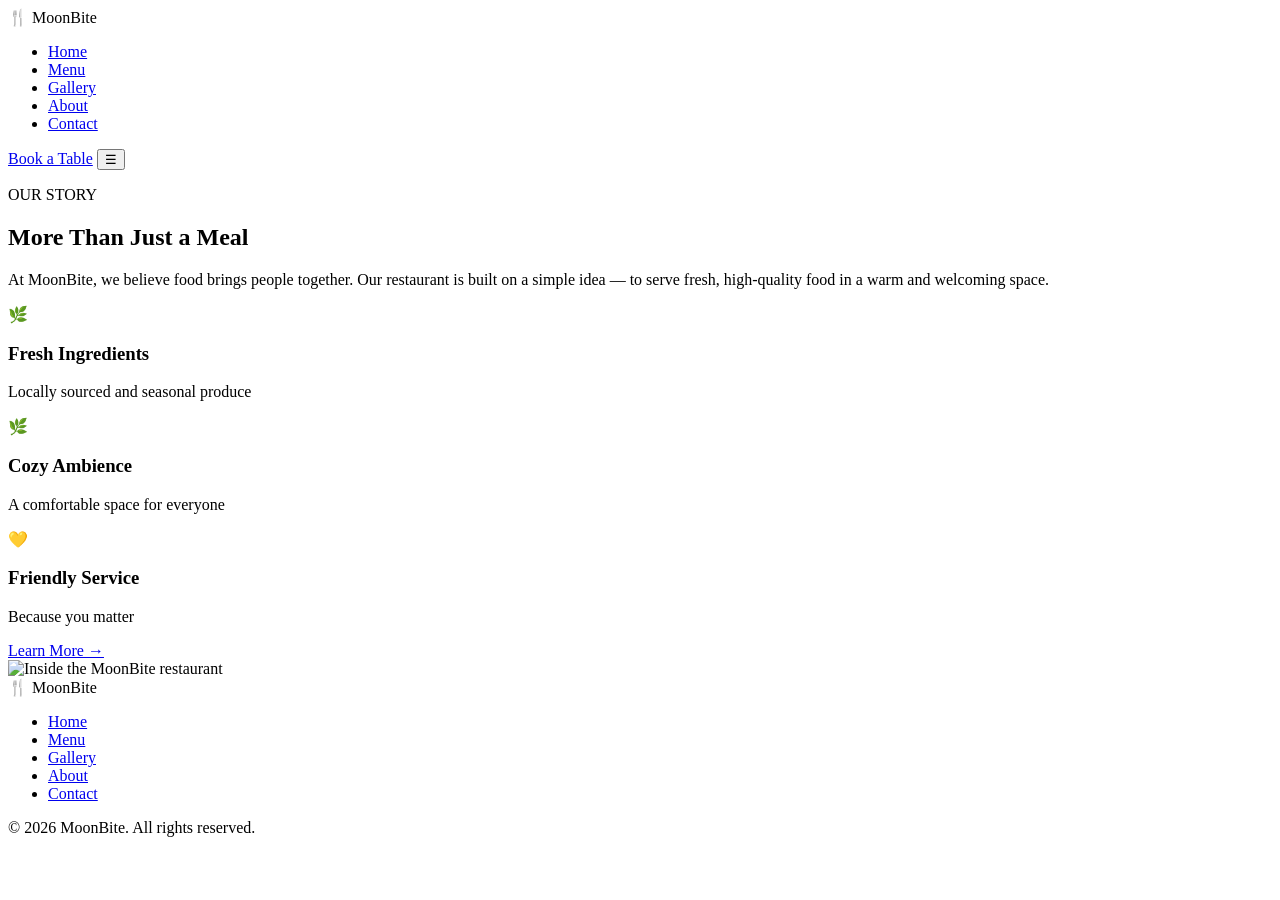
==== about.html @ f3a0dced "added all the required html files for all 5 pages" ====
<!doctype html>
<html lang="en">
  <head>
    <meta charset="UTF-8" />
    <meta name="viewport" content="width=device-width, initial-scale=1.0" />
    <title>MoonBite | About</title>

    <!-- ==================== CSS LINKS (for the CSS team) ====================
         1. css/style.css  -> global styles shared by ALL pages
            (dark theme, fonts, colours, navbar, buttons, footer, responsive/mobile rules)
         2. css/about.css -> styles that belong only to this page
    ======================================================================= -->
    <link rel="stylesheet" href="./css/style.css" />
    <link rel="stylesheet" href="./css/about.css" />

    <!-- ==================== JS LINKS (for the JS team) ====================
         1. js/main.js  -> shared JS (mobile hamburger menu toggle, etc.)
         2. js/about.js -> JS that belongs only to this page
    ===================================================================== -->
    <script src="./js/main.js" defer></script>
    <script src="./js/about.js" defer></script>
  </head>
  <body>
    <!-- ==================== NAVBAR (same on every page) ==================== -->
    <!-- CSS: style as a flex row, logo on left, links centre, button right.
         The "active" class on a link = highlighted/underlined current page. -->
    <header class="navbar">
      <div class="logo">🍴 <span class="logo-text">Moon<span class="logo-accent">Bite</span></span></div>

      <nav>
        <ul class="nav-links">
          <li><a href="./index.html" class="nav-link">Home</a></li>
          <li><a href="./menu.html" class="nav-link">Menu</a></li>
          <li><a href="./gallery.html" class="nav-link">Gallery</a></li>
          <li><a href="./about.html" class="nav-link active">About</a></li>
          <li><a href="./contact.html" class="nav-link">Contact</a></li>
        </ul>
      </nav>

      <a href="./contact.html" class="btn btn--book">Book a Table</a>

      <!-- CSS: hide this hamburger on desktop, show it only on mobile screens (see mobile view in design).
           JS: toggle the nav links open/close when this button is clicked. -->
      <button class="hamburger" id="hamburger">☰</button>
    </header>

    <main>
      <!-- ==================== ABOUT SECTION ==================== -->
      <!-- CSS: two columns - text on the left, tall restaurant image on the right; stack on mobile -->
      <section class="about">
        <div class="about-text">
          <p class="section-label">OUR STORY</p>
          <h1 class="section-title">More Than Just a <span class="logo-accent">Meal</span></h1>
          <p class="about-desc">
            At <span class="logo-accent">MoonBite</span>, we believe food brings people together. Our restaurant is built on a simple idea — to serve fresh, high-quality food in a warm and welcoming space.
          </p>

          <div class="about-point">
            <p class="about-icon">🌿</p>
            <div>
              <h3 class="about-point-title">Fresh Ingredients</h3>
              <p class="about-point-text">Locally sourced and seasonal produce</p>
            </div>
          </div>
          <div class="about-point">
            <p class="about-icon">🌿</p>
            <div>
              <h3 class="about-point-title">Cozy Ambience</h3>
              <p class="about-point-text">A comfortable space for everyone</p>
            </div>
          </div>
          <div class="about-point">
            <p class="about-icon">💛</p>
            <div>
              <h3 class="about-point-title">Friendly Service</h3>
              <p class="about-point-text">Because you matter</p>
            </div>
          </div>

          <a href="./contact.html" class="btn btn--primary">Learn More →</a>
        </div>

        <img src="./images/about-restaurant.jpg" alt="Inside the MoonBite restaurant" class="about-img" />
      </section>
    </main>

    <!-- ==================== FOOTER (same on every page) ==================== -->
    <div class="footer">
      <div class="logo">🍴 <span class="logo-text">Moon<span class="logo-accent">Bite</span></span></div>
      <ul class="footer-links">
        <li><a href="./index.html">Home</a></li>
        <li><a href="./menu.html">Menu</a></li>
        <li><a href="./gallery.html">Gallery</a></li>
        <li><a href="./about.html">About</a></li>
        <li><a href="./contact.html">Contact</a></li>
      </ul>
      <p class="copyright">© 2026 MoonBite. All rights reserved.</p>
    </div>
  </body>
</html>
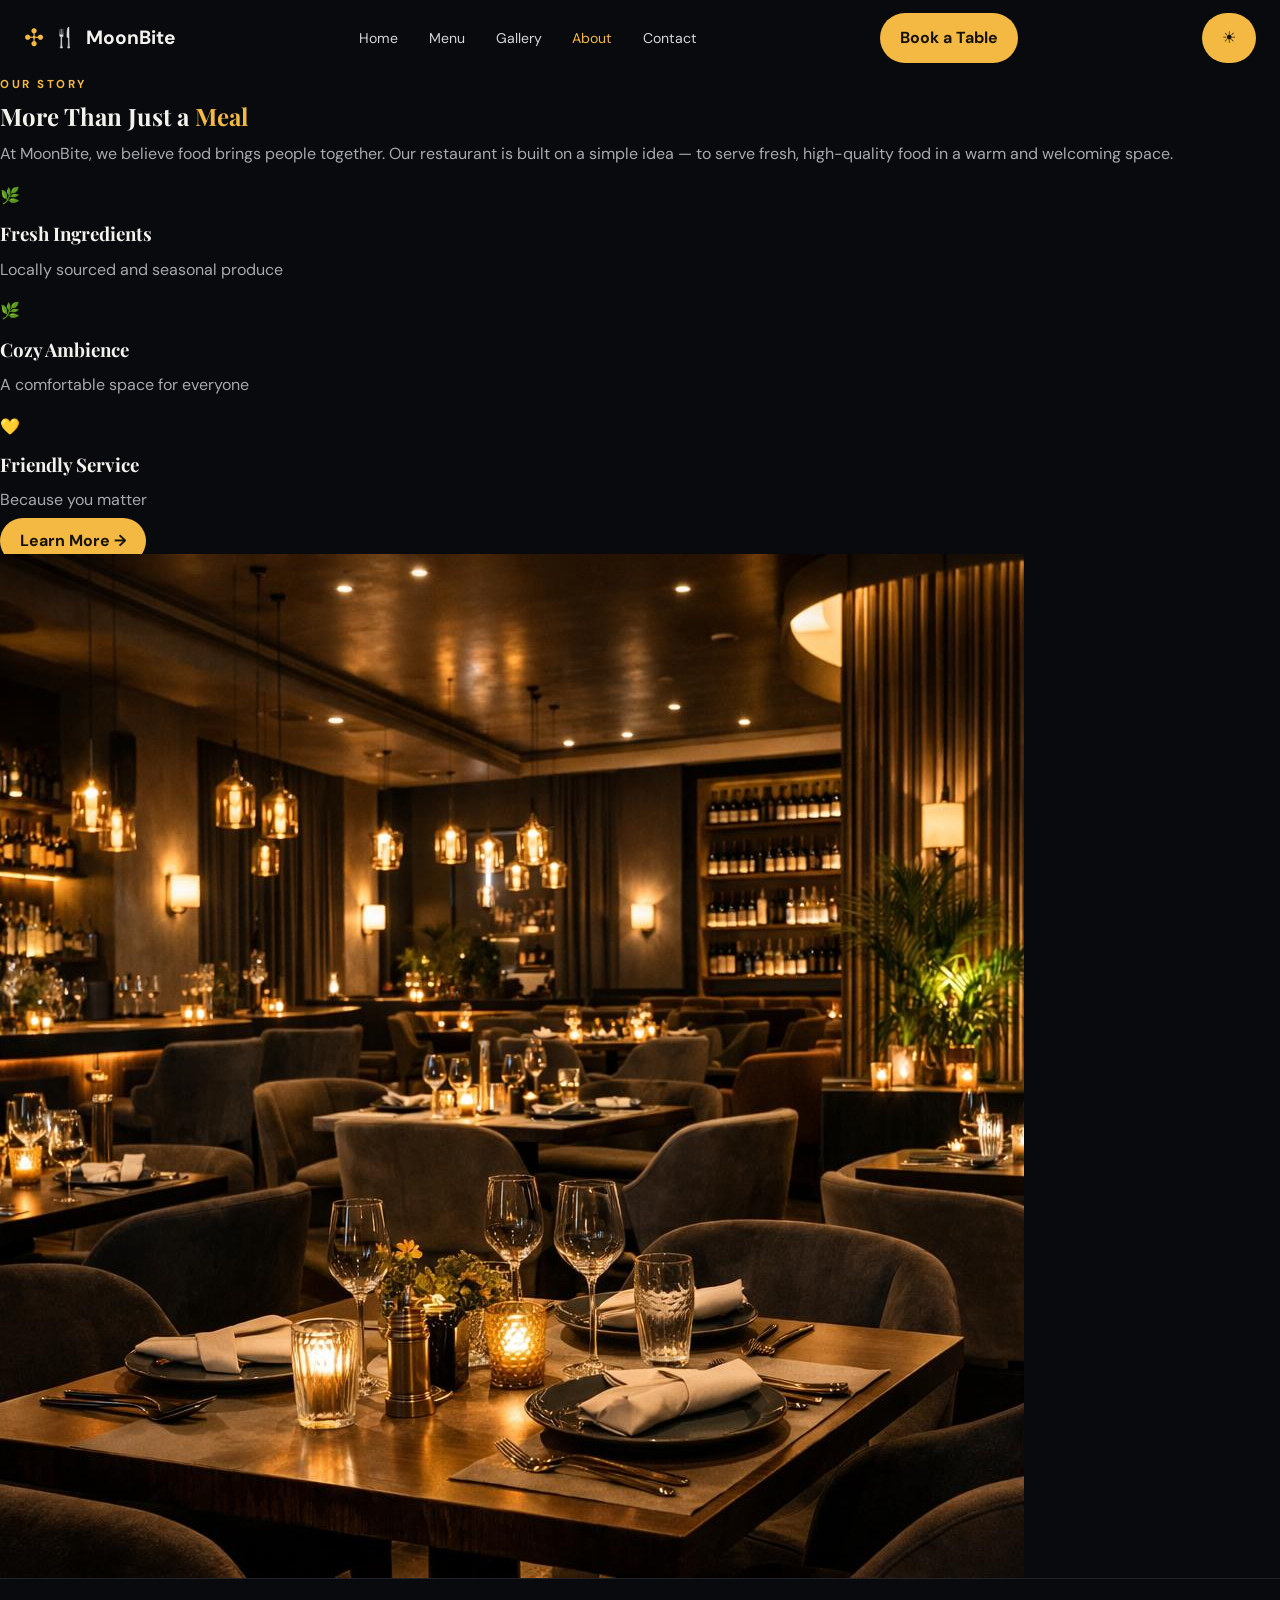
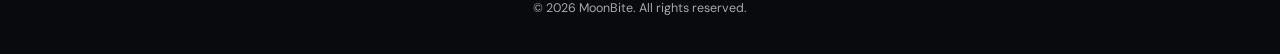
==== commit 6e1b7325: "JavaScript" ====
--- a/about.html
+++ b/about.html
@@ -10,8 +10,9 @@
             (dark theme, fonts, colours, navbar, buttons, footer, responsive/mobile rules)
          2. css/about.css -> styles that belong only to this page
     ======================================================================= -->
-    <link rel="stylesheet" href="./css/style.css" />
-    <link rel="stylesheet" href="./css/about.css" />
+    <link rel="stylesheet" href="./css/moonbite-base.css" />
+    <link rel="stylesheet" href="./css/moonbite-flexbox.css" />
+    <link rel="stylesheet" href="./css/moonbite-about.css" />
 
     <!-- ==================== JS LINKS (for the JS team) ====================
          1. js/main.js  -> shared JS (mobile hamburger menu toggle, etc.)
@@ -38,6 +39,8 @@
       </nav>
 
       <a href="./contact.html" class="btn btn--book">Book a Table</a>
+
+      <button id = "theme" class = "theme-change" aria-label = "Switch to light mode">☀</button>
 
       <!-- CSS: hide this hamburger on desktop, show it only on mobile screens (see mobile view in design).
            JS: toggle the nav links open/close when this button is clicked. -->
@@ -80,21 +83,21 @@
           <a href="./contact.html" class="btn btn--primary">Learn More →</a>
         </div>
 
-        <img src="./images/about-restaurant.jpg" alt="Inside the MoonBite restaurant" class="about-img" />
+        <img src="./images/about-restaurant.png" alt="Inside the MoonBite restaurant" class="about-img" />
       </section>
     </main>
 
     <!-- ==================== FOOTER (same on every page) ==================== -->
-    <div class="footer">
-      <div class="logo">🍴 <span class="logo-text">Moon<span class="logo-accent">Bite</span></span></div>
+    <footer><div class="footer">
+      <!-- <div class="logo">🍴 <span class="logo-text">Moon<span class="logo-accent">Bite</span></span></div>
       <ul class="footer-links">
         <li><a href="./index.html">Home</a></li>
         <li><a href="./menu.html">Menu</a></li>
         <li><a href="./gallery.html">Gallery</a></li>
         <li><a href="./about.html">About</a></li>
         <li><a href="./contact.html">Contact</a></li>
-      </ul>
+      </ul> -->
       <p class="copyright">© 2026 MoonBite. All rights reserved.</p>
-    </div>
+    </div></footer>
   </body>
 </html>
--- a/css/moonbite-base.css
+++ b/css/moonbite-base.css
@@ -0,0 +1,211 @@
+/* Shared MoonBite visual system */
+@import url('https://fonts.googleapis.com/css2?family=DM+Sans:wght@400;500;600;700&family=Playfair+Display:wght@600;700&display=swap');
+
+:root {
+  color-scheme: dark;
+  --mb-bg: #080a0d;
+  --mb-surface: #111419;
+  --mb-surface-2: #191d23;
+  --mb-text: #f4f2ed;
+  --mb-muted: #a6a9ad;
+  --mb-gold: #f4b942;
+  --mb-gold-bright: #ffc94f;
+  --mb-line: rgba(255, 255, 255, .1);
+  --mb-radius: 16px;
+  --mb-shadow: 0 18px 48px rgba(0, 0, 0, .3);
+  font-family: 'DM Sans', Arial, sans-serif;
+  font-synthesis: none;
+  text-rendering: optimizeLegibility;
+}
+
+[data-theme="light"] {
+    color-scheme: light;
+    --mb-bg: #fffaf5;
+    --mb-surface: #ffffff;
+    --mb-surface-2: #f5ede5;
+    --mb-text: #000000;
+    --mb-muted: #333333;
+    --mb-gold: #b87919;
+    --mb-gold-bright: #d4942b;
+    --mb-line: rgba(0, 0, 0, .12);
+}
+
+*,
+*::before,
+*::after {
+  box-sizing: border-box;
+}
+
+html { scroll-behavior: smooth; }
+
+body {
+  margin: 0;
+  min-width: 320px;
+  background: var(--mb-bg);
+  color: var(--mb-text);
+  line-height: 1.6;
+}
+
+img { display: block; max-width: 100%; }
+a { color: inherit; text-decoration: none; }
+button, input, textarea, select { font: inherit; }
+
+button,
+.button,
+.btn {
+  border: 0;
+  border-radius: 999px;
+  padding: .78rem 1.25rem;
+  background: var(--mb-gold);
+  color: #17130a;
+  font-weight: 700;
+  cursor: pointer;
+  transition: transform .2s, background .2s;
+}
+
+button:hover, .button:hover, .btn:hover {
+  transform: translateY(-2px);
+  background: var(--mb-gold-bright);
+}
+
+h1, h2, h3 {
+  margin: 0 0 .7rem;
+  line-height: 1.12;
+  font-family: 'Playfair Display', Georgia, serif;
+}
+
+p { margin: 0 0 1rem; color: var(--mb-muted); }
+
+.container,
+.site-container {
+  width: min(1160px, calc(100% - 48px));
+  margin-inline: auto;
+}
+
+.eyebrow, .section-label {
+  margin: 0 0 .55rem;
+  color: var(--mb-gold);
+  font-size: .72rem;
+  font-weight: 700;
+  letter-spacing: .22em;
+  text-transform: uppercase;
+}
+
+.section-heading { margin-bottom: 2rem; text-align: center; }
+.section-heading h1, .section-heading h2 { font-size: clamp(2rem, 4vw, 3rem); }
+.section-heading h1 span, .section-heading h2 span, h1 span, h2 span { color: var(--mb-gold); }
+.site-header, header { position: relative; z-index: 5; }
+
+.navbar, nav {
+  display: flex;
+  align-items: center;
+  justify-content: space-between;
+  gap: 1.5rem;
+}
+
+.site-header {
+  background: var(--mb-bg);
+  border-bottom: 1px solid var(--mb-line);
+}
+
+.navbar {
+  width: min(1240px, calc(100% - 48px));
+  min-height: 76px;
+  margin: auto;
+}
+
+.logo, .brand {
+  display: inline-flex;
+  align-items: center;
+  gap: .55rem;
+  color: var(--mb-text);
+  font-size: 1.2rem;
+  font-weight: 700;
+}
+
+.logo::before, .brand::before {
+  content: '✣';
+  color: var(--mb-gold);
+  font-size: 1.5rem;
+}
+
+.nav-links {
+  display: flex;
+  align-items: center;
+  gap: clamp(1rem, 2.4vw, 2rem);
+  margin: 0;
+  padding: 0;
+  list-style: none;
+}
+
+.nav-links a, nav a {
+  color: #d5d6d8;
+  font-size: .88rem;
+  transition: color .2s;
+}
+
+.nav-links a:hover, nav a:hover, .nav-links .active { color: var(--mb-gold); }
+
+.site-footer, footer {
+  border-top: 1px solid var(--mb-line);
+  padding: 1.2rem 24px;
+  color: var(--mb-muted);
+  font-size: .78rem;
+  text-align: center;
+}
+
+.card {
+  overflow: hidden;
+  border: 1px solid var(--mb-line);
+  border-radius: var(--mb-radius);
+  background: linear-gradient(145deg, var(--mb-surface-2), var(--mb-surface));
+  box-shadow: var(--mb-shadow);
+}
+
+.card img { width: 100%; object-fit: cover; }
+::selection { background: var(--mb-gold); color: #17130a; }
+
+@media (max-width: 720px) {
+  .container, .site-container, .navbar { width: min(calc(100% - 32px), 600px); }
+  .navbar { flex-wrap: wrap; padding-block: 14px; }
+  .nav-links {
+    order: 3;
+    width: 100%;
+    justify-content: space-between;
+    gap: .6rem;
+    overflow-x: auto;
+  }
+  .nav-links a, nav a { font-size: .78rem; }
+}
+
+/* Hamburger button: hidden on desktop */
+#hamburger {
+    display: none;
+    background: var(--mb-gold);
+    color: #17130a;
+    font-size: 1.5rem;
+    padding: 0.5rem 0.9rem;
+    cursor: pointer;
+}
+
+/* Mobile navigation */
+@media (max-width: 720px) {
+
+    /* Display hamburger button */
+    #hamburger {
+        display: block;
+    }
+
+    /* Hide navigation links initially */
+    .nav-links {
+        display: none;
+        flex-direction: column;
+        width: 100%;
+    }
+
+    /* Display navigation when open class is added */
+    .nav-links.open {
+        display: flex;
+    }
+}
+
--- a/css/moonbite-flexbox.css
+++ b/css/moonbite-flexbox.css
@@ -0,0 +1,48 @@
+/* Reusable flexbox layout helpers */
+.flex { display: flex; }
+.flex-inline { display: inline-flex; }
+.flex-row { display: flex; flex-direction: row; }
+.flex-column { display: flex; flex-direction: column; }
+.flex-wrap { flex-wrap: wrap; }
+.flex-nowrap { flex-wrap: nowrap; }
+.flex-center { display: flex; align-items: center; justify-content: center; }
+.flex-between { display: flex; align-items: center; justify-content: space-between; }
+.flex-start { display: flex; align-items: flex-start; }
+.flex-end { display: flex; align-items: flex-end; }
+.flex-gap-sm { gap: .75rem; }
+.flex-gap { gap: 1.5rem; }
+.flex-gap-lg { gap: 2.5rem; }
+.flex-1 { flex: 1 1 0; }
+.flex-auto { flex: 1 1 auto; }
+.flex-none { flex: none; }
+.items-center { align-items: center; }
+.items-start { align-items: flex-start; }
+.items-end { align-items: flex-end; }
+.justify-center { justify-content: center; }
+.justify-between { justify-content: space-between; }
+.justify-end { justify-content: flex-end; }
+
+.flex-card-row {
+  display: flex;
+  flex-flow: row wrap;
+  gap: 1.25rem;
+}
+
+.flex-card-row > * { flex: 1 1 220px; min-width: 0; }
+
+.flex-split {
+  display: flex;
+  align-items: center;
+  gap: clamp(2rem, 6vw, 5rem);
+}
+
+.flex-split > * { flex: 1 1 0; min-width: 0; }
+.flex-sidebar { display: flex; align-items: flex-start; gap: 2rem; }
+.flex-sidebar > :first-child { flex: 0 0 34%; }
+.flex-sidebar > :last-child { flex: 1 1 auto; min-width: 0; }
+
+@media (max-width: 760px) {
+  .flex-split, .flex-sidebar { flex-direction: column; }
+  .flex-sidebar > :first-child, .flex-sidebar > :last-child { flex-basis: auto; width: 100%; }
+  .flex-stack-mobile { flex-direction: column; align-items: stretch; }
+}
--- a/css/moonbite-about.css
+++ b/css/moonbite-about.css
@@ -0,0 +1,31 @@
+/* About page: story split and values */
+.about-page, .about-section { padding-block: 4rem 5rem; }
+
+.story-layout, .about-content {
+  display: flex;
+  align-items: center;
+  gap: clamp(2rem, 6vw, 5rem);
+}
+
+.story-copy, .about-copy { flex: 1 1 48%; }
+.story-image, .about-image { flex: 1 1 52%; min-width: 0; }
+
+.story-image img, .about-image img {
+  width: 100%;
+  min-height: 430px;
+  border: 1px solid var(--mb-line);
+  border-radius: var(--mb-radius);
+  object-fit: cover;
+}
+
+.story-copy h1, .about-copy h1 { font-size: clamp(2.3rem, 5vw, 3.8rem); }
+.value-list { display: flex; flex-direction: column; gap: 1.2rem; margin: 1.7rem 0; }
+.value-item { display: flex; align-items: center; gap: 1rem; }
+.value-item .icon { flex: none; color: var(--mb-gold); font-size: 1.8rem; }
+.value-item h3 { margin: 0 0 .15rem; font: 600 .95rem 'DM Sans', sans-serif; }
+.value-item p { margin: 0; font-size: .83rem; }
+
+@media (max-width: 760px) {
+  .story-layout, .about-content { flex-direction: column; align-items: stretch; }
+  .story-image img, .about-image img { min-height: 300px; }
+}
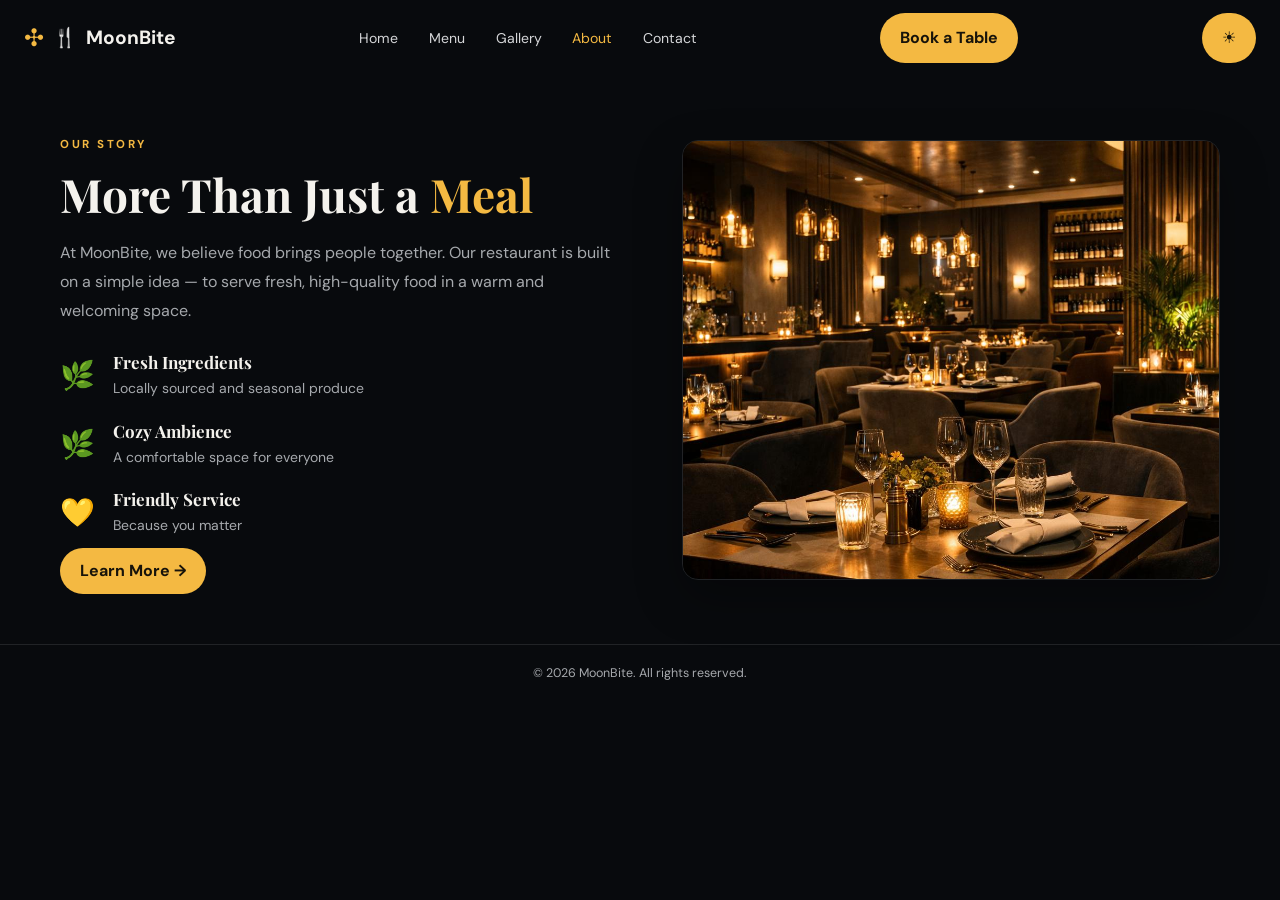
==== commit b1514bf9: "Remove comments from the html section" ====
--- a/about.html
+++ b/about.html
@@ -5,26 +5,16 @@
     <meta name="viewport" content="width=device-width, initial-scale=1.0" />
     <title>MoonBite | About</title>
 
-    <!-- ==================== CSS LINKS (for the CSS team) ====================
-         1. css/style.css  -> global styles shared by ALL pages
-            (dark theme, fonts, colours, navbar, buttons, footer, responsive/mobile rules)
-         2. css/about.css -> styles that belong only to this page
-    ======================================================================= -->
+ 
     <link rel="stylesheet" href="./css/moonbite-base.css" />
     <link rel="stylesheet" href="./css/moonbite-flexbox.css" />
     <link rel="stylesheet" href="./css/moonbite-about.css" />
 
-    <!-- ==================== JS LINKS (for the JS team) ====================
-         1. js/main.js  -> shared JS (mobile hamburger menu toggle, etc.)
-         2. js/about.js -> JS that belongs only to this page
-    ===================================================================== -->
     <script src="./js/main.js" defer></script>
     <script src="./js/about.js" defer></script>
   </head>
   <body>
-    <!-- ==================== NAVBAR (same on every page) ==================== -->
-    <!-- CSS: style as a flex row, logo on left, links centre, button right.
-         The "active" class on a link = highlighted/underlined current page. -->
+  
     <header class="navbar">
       <div class="logo">🍴 <span class="logo-text">Moon<span class="logo-accent">Bite</span></span></div>
 
@@ -38,18 +28,16 @@
         </ul>
       </nav>
 
-      <a href="./contact.html" class="btn btn--book">Book a Table</a>
+      <a href="./booking.html" class="btn btn--book">Book a Table</a>
 
       <button id = "theme" class = "theme-change" aria-label = "Switch to light mode">☀</button>
 
-      <!-- CSS: hide this hamburger on desktop, show it only on mobile screens (see mobile view in design).
-           JS: toggle the nav links open/close when this button is clicked. -->
+   
       <button class="hamburger" id="hamburger">☰</button>
     </header>
 
     <main>
-      <!-- ==================== ABOUT SECTION ==================== -->
-      <!-- CSS: two columns - text on the left, tall restaurant image on the right; stack on mobile -->
+
       <section class="about">
         <div class="about-text">
           <p class="section-label">OUR STORY</p>
@@ -87,16 +75,9 @@
       </section>
     </main>
 
-    <!-- ==================== FOOTER (same on every page) ==================== -->
+  
     <footer><div class="footer">
-      <!-- <div class="logo">🍴 <span class="logo-text">Moon<span class="logo-accent">Bite</span></span></div>
-      <ul class="footer-links">
-        <li><a href="./index.html">Home</a></li>
-        <li><a href="./menu.html">Menu</a></li>
-        <li><a href="./gallery.html">Gallery</a></li>
-        <li><a href="./about.html">About</a></li>
-        <li><a href="./contact.html">Contact</a></li>
-      </ul> -->
+      
       <p class="copyright">© 2026 MoonBite. All rights reserved.</p>
     </div></footer>
   </body>
--- a/css/moonbite-about.css
+++ b/css/moonbite-about.css
@@ -1,31 +1,95 @@
-/* About page: story split and values */
-.about-page, .about-section { padding-block: 4rem 5rem; }
+.about {
+    width: min(1160px, calc(100% - 48px));
+    margin: 0 auto;
+    padding: 60px 0;
 
-.story-layout, .about-content {
-  display: flex;
-  align-items: center;
-  gap: clamp(2rem, 6vw, 5rem);
+    display: grid;
+    grid-template-columns: 1fr 0.95fr;
+    align-items: center;
+    gap: 55px;
 }
 
-.story-copy, .about-copy { flex: 1 1 48%; }
-.story-image, .about-image { flex: 1 1 52%; min-width: 0; }
 
-.story-image img, .about-image img {
-  width: 100%;
-  min-height: 430px;
-  border: 1px solid var(--mb-line);
-  border-radius: var(--mb-radius);
-  object-fit: cover;
+.about-text {
+    min-width: 0;
 }
 
-.story-copy h1, .about-copy h1 { font-size: clamp(2.3rem, 5vw, 3.8rem); }
-.value-list { display: flex; flex-direction: column; gap: 1.2rem; margin: 1.7rem 0; }
-.value-item { display: flex; align-items: center; gap: 1rem; }
-.value-item .icon { flex: none; color: var(--mb-gold); font-size: 1.8rem; }
-.value-item h3 { margin: 0 0 .15rem; font: 600 .95rem 'DM Sans', sans-serif; }
-.value-item p { margin: 0; font-size: .83rem; }
+.about-text .section-label {
+    margin-bottom: 15px;
+}
 
-@media (max-width: 760px) {
-  .story-layout, .about-content { flex-direction: column; align-items: stretch; }
-  .story-image img, .about-image img { min-height: 300px; }
+.about-text .section-title {
+    font-size: clamp(32px, 4vw, 46px);
+    margin-bottom: 18px;
 }
+
+.about-desc {
+    line-height: 1.8;
+    margin-bottom: 28px;
+}
+
+.about-point {
+    display: flex;
+    align-items: center;
+    gap: 18px;
+    margin: 22px 0;
+}
+
+.about-icon {
+    flex-shrink: 0;
+    font-size: 28px;
+    color: var(--mb-gold);
+    margin: 0;
+}
+
+.about-point-title {
+    font-size: 17px;
+    margin-bottom: 5px;
+}
+
+.about-point-text {
+    font-size: 14px;
+    margin: 0;
+}
+
+.about-text .btn {
+    margin-top: 12px;
+}
+
+
+.about-img {
+    display: block;
+    width: 100%;
+    height: 440px;
+    object-fit: cover;
+
+    border: 1px solid var(--mb-line);
+    border-radius: var(--mb-radius);
+    box-shadow: var(--mb-shadow);
+}
+
+@media (max-width: 900px) {
+    .about {
+        gap: 30px;
+    }
+
+    .about-img {
+        height: 380px;
+    }
+}
+
+@media (max-width: 700px) {
+    .about {
+        grid-template-columns: 1fr;
+        padding: 35px 0;
+        gap: 30px;
+    }
+
+    .about-img {
+        height: 320px;
+    }
+
+    .about-text .section-title {
+        font-size: 36px;
+    }
+}
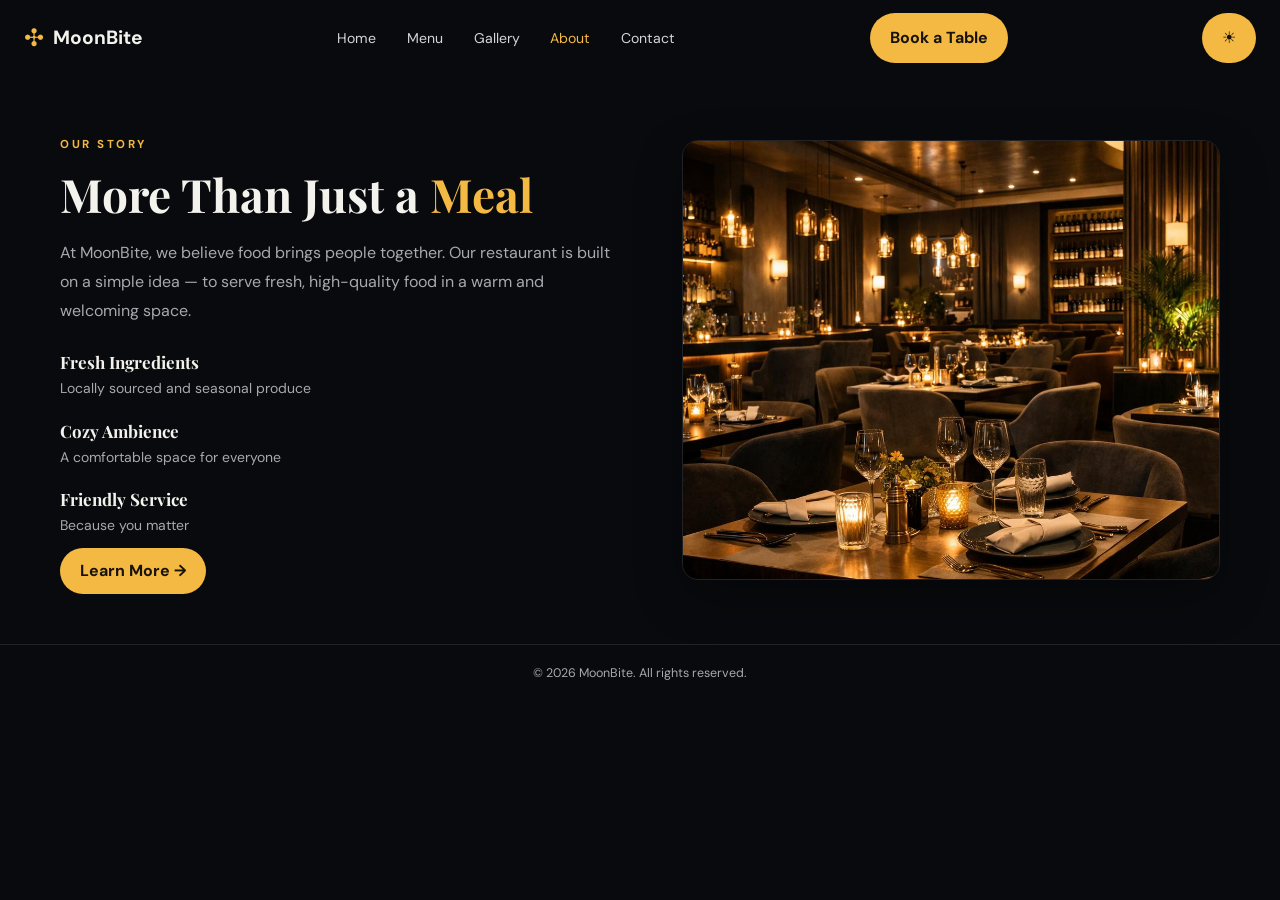
==== commit 5c47949d: "fix footer and booking links, remove emojis" ====
--- a/about.html
+++ b/about.html
@@ -16,7 +16,7 @@
   <body>
   
     <header class="navbar">
-      <div class="logo">🍴 <span class="logo-text">Moon<span class="logo-accent">Bite</span></span></div>
+      <div class="logo"><span class="logo-text">Moon<span class="logo-accent">Bite</span></span></div>
 
       <nav>
         <ul class="nav-links">
@@ -47,21 +47,18 @@
           </p>
 
           <div class="about-point">
-            <p class="about-icon">🌿</p>
             <div>
               <h3 class="about-point-title">Fresh Ingredients</h3>
               <p class="about-point-text">Locally sourced and seasonal produce</p>
             </div>
           </div>
           <div class="about-point">
-            <p class="about-icon">🌿</p>
             <div>
               <h3 class="about-point-title">Cozy Ambience</h3>
               <p class="about-point-text">A comfortable space for everyone</p>
             </div>
           </div>
           <div class="about-point">
-            <p class="about-icon">💛</p>
             <div>
               <h3 class="about-point-title">Friendly Service</h3>
               <p class="about-point-text">Because you matter</p>
